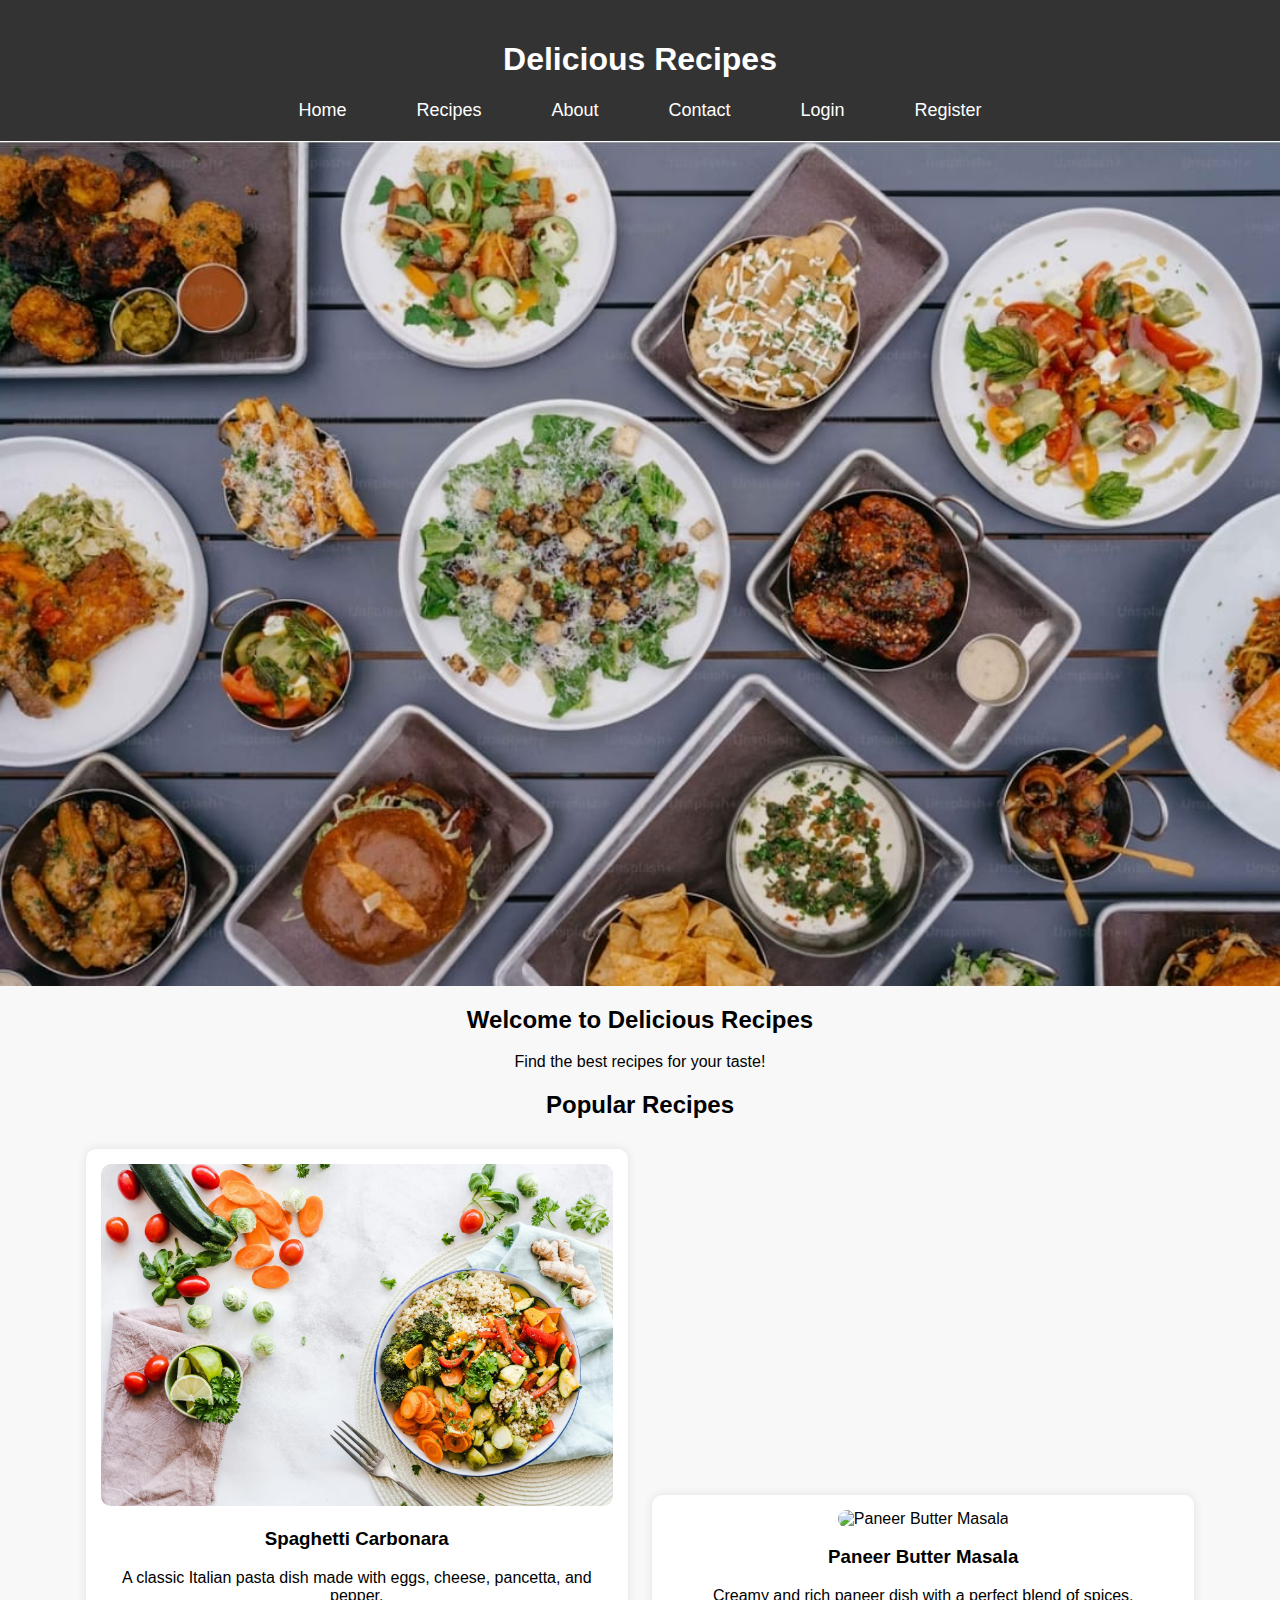
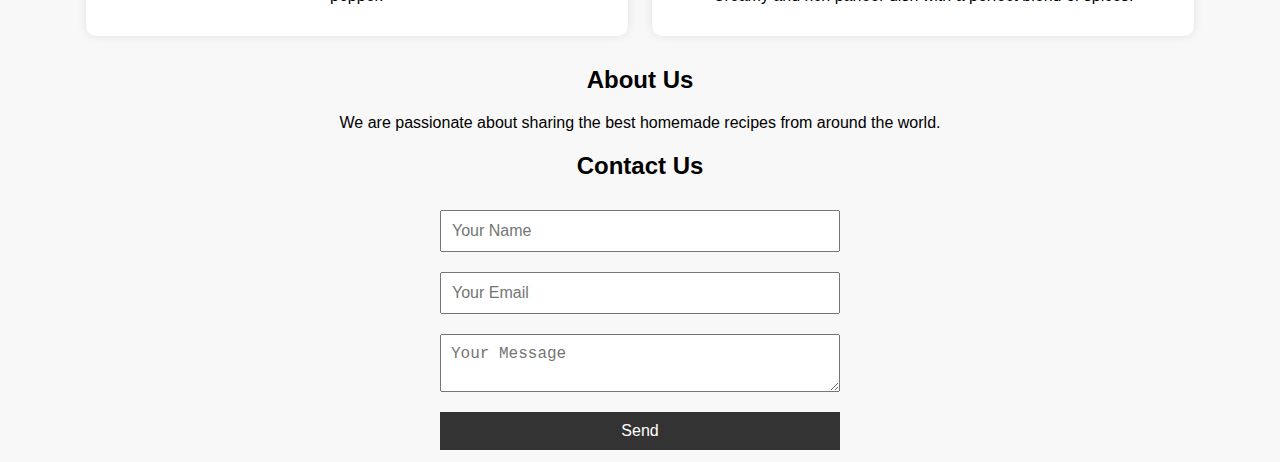
==== recipe-frontend/index.html @ 603fa860 "Added recipe-backend to main project" ====
<!DOCTYPE html>
<html lang="en">
<head>
    <meta charset="UTF-8">
    <meta name="viewport" content="width=device-width, initial-scale=1.0">
    <title>Delicious Recipes</title>
    <link rel="stylesheet" href="css/style.css">
</head>
<body>
    <header>
        <h1>Delicious Recipes</h1>
        <nav>
            <ul>
                <li><a href="#home">Home</a></li>
                <li><a href="#recipes">Recipes</a></li>
                <li><a href="#about">About</a></li>
                <li><a href="#contact">Contact</a></li>
                <li><a href="login.html">Login</a></li>
                <li><a href="register.html">Register</a></li>
            </ul>
        </nav>
    </header>

    <section id="home">
        <img src="assest/RECI2.jpeg" alt="Delicious Food" class="banner">
        <h2>Welcome to Delicious Recipes</h2>
        <p>Find the best recipes for your taste!</p>
    </section>

    <section id="recipes">
        <h2>Popular Recipes</h2>
        <div class="recipe-card">
            <img src="assest/a.jpeg" alt="Healthy Bowl">
            <h3>Spaghetti Carbonara</h3>
            <p>A classic Italian pasta dish made with eggs, cheese, pancetta, and pepper.</p>
        </div>
        <div class="recipe-card">
            <img src="assest/RECI2.jpEg" alt="Paneer Butter Masala">
            <h3>Paneer Butter Masala</h3>
            <p>Creamy and rich paneer dish with a perfect blend of spices.</p>
        </div>
    </section>

    <section id="about">
        <h2>About Us</h2>
        <p>We are passionate about sharing the best homemade recipes from around the world.</p>
    </section>

    <section id="contact">
        <h2>Contact Us</h2>
        <form id="contactForm">
            <input type="text" placeholder="Your Name" required>
            <input type="email" placeholder="Your Email" required>
            <textarea placeholder="Your Message" required></textarea>
            <button type="submit">Send</button>
        </form>
    </section>

</body>
</html>
---- recipe-frontend/css/style.css ----
body {
    font-family: Arial, sans-serif;
    margin: 0;
    padding: 0;
    background-color: #f8f8f8;
    text-align: center;
}

header {
    background: #333;
    color: white;
    padding: 20px 0;
}

nav ul {
    list-style: none;
    padding: 0;
}

nav ul li {
    display: inline;
    margin: 0 15px;
}

nav ul li a {
    color: white;
    text-decoration: none;
    font-size: 18px;
}

.banner {
    width: 100%;
    height: auto;
    margin-bottom: 20px;
}

.recipe-card {
    display: inline-block;
    width: 40%;
    background: white;
    padding: 15px;
    margin: 10px;
    border-radius: 10px;
    box-shadow: 0 0 10px rgba(0, 0, 0, 0.1);
}

.recipe-card img {
    width: 100%;
    border-radius: 10px;
}

form {
    display: flex;
    flex-direction: column;
    max-width: 400px;
    margin: auto;
}

form input, form textarea, form button {
    margin: 10px 0;
    padding: 10px;
    font-size: 16px;
}

form button {
    background: #333;
    color: white;
    border: none;
    cursor: pointer;
}header {
    background: #333;
    color: white;
    padding: 20px 0;
    width: 100%;
    text-align: center;
}

nav ul {
    list-style: none;
    padding: 0;
    margin: 0;
    display: flex;
    justify-content: center;
}

nav ul li {
    margin: 0 20px;
}

nav ul li a {
    color: white;
    text-decoration: none;
    font-size: 18px;
    padding: 10px 15px;
}

.banner {
    width: 100%;
    height: auto;
    object-fit: cover;
    display: block;
}
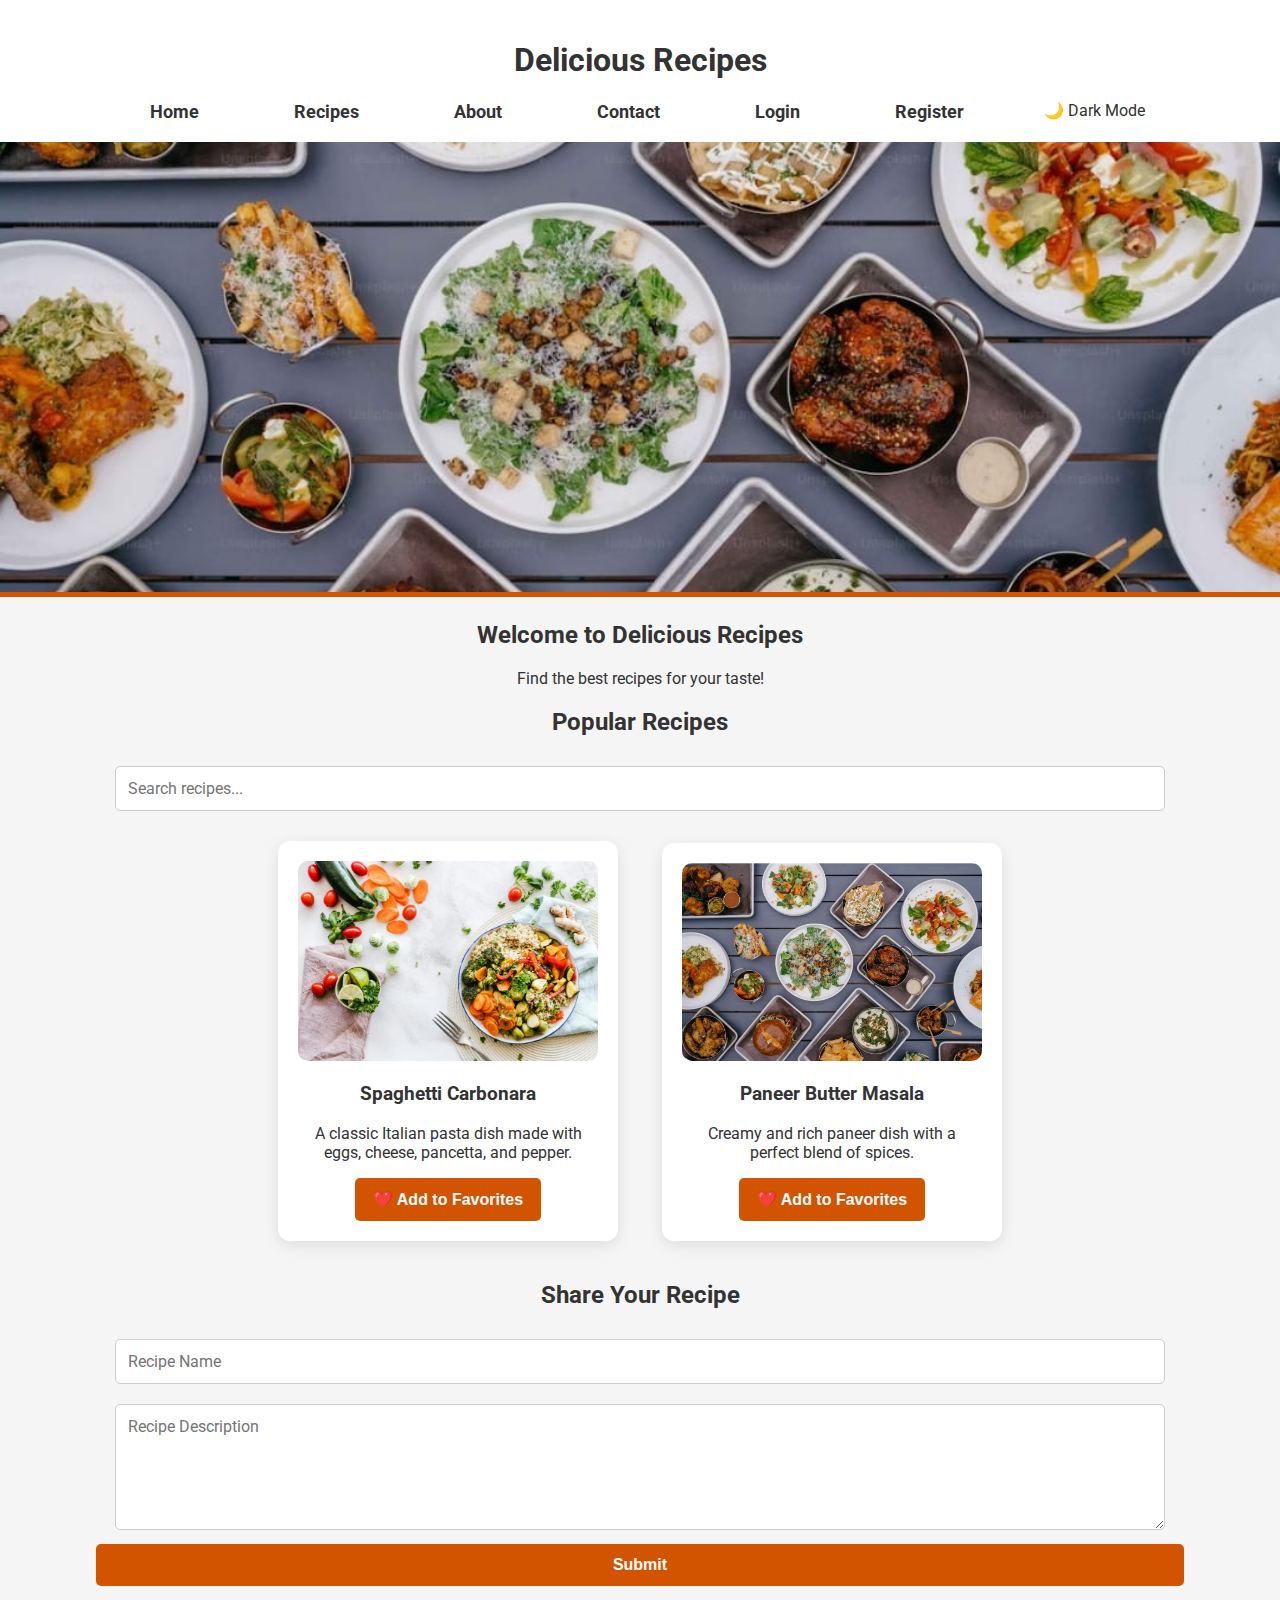
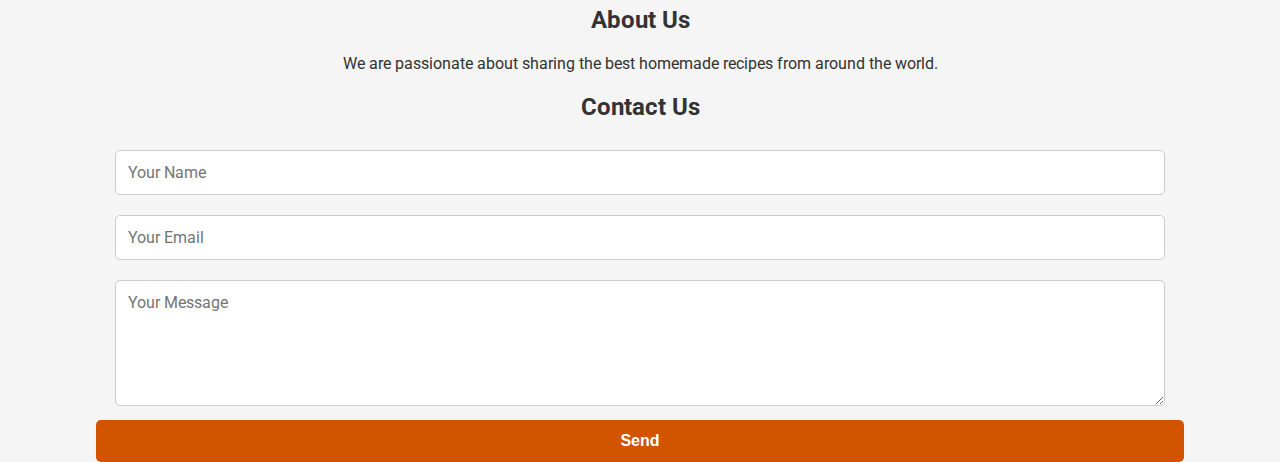
==== commit c4db0859: "your commit message" ====
--- a/recipe-frontend/index.html
+++ b/recipe-frontend/index.html
@@ -17,6 +17,7 @@
                 <li><a href="#contact">Contact</a></li>
                 <li><a href="login.html">Login</a></li>
                 <li><a href="register.html">Register</a></li>
+                <li onclick="toggleDarkMode()">🌙 Dark Mode</li> 
             </ul>
         </nav>
     </header>
@@ -29,16 +30,28 @@
 
     <section id="recipes">
         <h2>Popular Recipes</h2>
+        <input type="text" id="search" placeholder="Search recipes..." onkeyup="searchRecipes()">
         <div class="recipe-card">
             <img src="assest/a.jpeg" alt="Healthy Bowl">
             <h3>Spaghetti Carbonara</h3>
             <p>A classic Italian pasta dish made with eggs, cheese, pancetta, and pepper.</p>
+            <button class="fav-btn" onclick="addToFavorites('Spaghetti Carbonara')">❤️ Add to Favorites</button>
         </div>
         <div class="recipe-card">
-            <img src="assest/RECI2.jpEg" alt="Paneer Butter Masala">
+            <img src="assest/RECI2.jpeg" alt="Paneer Butter Masala">
             <h3>Paneer Butter Masala</h3>
             <p>Creamy and rich paneer dish with a perfect blend of spices.</p>
+            <button class="fav-btn" onclick="addToFavorites('Paneer Butter Masala')">❤️ Add to Favorites</button>
         </div>
+    </section>
+
+    <section id="upload-recipe">
+        <h2>Share Your Recipe</h2>
+        <form id="recipeForm">
+            <input type="text" id="recipeName" placeholder="Recipe Name" required>
+            <textarea id="recipeDesc" placeholder="Recipe Description" required></textarea>
+            <button type="submit">Submit</button>
+        </form>
     </section>
 
     <section id="about">
@@ -56,5 +69,6 @@
         </form>
     </section>
 
+    <script src="js/script.js"></script>
 </body>
 </html>--- a/recipe-frontend/css/style.css
+++ b/recipe-frontend/css/style.css
@@ -1,47 +1,48 @@
+/* Google Font */
+@import url('https://fonts.googleapis.com/css2?family=Playfair+Display:wght@500;700&family=Roboto:wght@300;400;700&display=swap');
+
 body {
-    font-family: Arial, sans-serif;
+    font-family: 'Roboto', sans-serif;
     margin: 0;
     padding: 0;
-    background-color: #f8f8f8;
     text-align: center;
+    background-color: #f5f5f5;
+    color: #333;
 }
 
-header {
-    background: #333;
-    color: white;
-    padding: 20px 0;
+
+
+
+nav ul li {
+    display: inline-block;
+    margin: 0 20px;
 }
 
-nav ul {
-    list-style: none;
-    padding: 0;
-}
 
-nav ul li {
-    display: inline;
-    margin: 0 15px;
-}
 
-nav ul li a {
-    color: white;
-    text-decoration: none;
-    font-size: 18px;
-}
-
+/* Banner Image */
 .banner {
     width: 100%;
     height: auto;
-    margin-bottom: 20px;
+    max-height: 450px;
+    object-fit: cover;
+    border-bottom: 5px solid #d35400;
 }
 
+/* Recipe Cards */
 .recipe-card {
+    background: white;
+    padding: 20px;
+    margin: 20px;
+    border-radius: 12px;
+    box-shadow: 0 4px 15px rgba(0, 0, 0, 0.1);
+    max-width: 300px;
     display: inline-block;
-    width: 40%;
-    background: white;
-    padding: 15px;
-    margin: 10px;
-    border-radius: 10px;
-    box-shadow: 0 0 10px rgba(0, 0, 0, 0.1);
+    transition: transform 0.3s ease-in-out;
+}
+
+.recipe-card:hover {
+    transform: translateY(-5px);
 }
 
 .recipe-card img {
@@ -49,30 +50,62 @@
     border-radius: 10px;
 }
 
-form {
-    display: flex;
-    flex-direction: column;
-    max-width: 400px;
-    margin: auto;
+/* Buttons */
+button {
+    background: #d35400;
+    color: white;
+    border: none;
+    padding: 12px 18px;
+    font-size: 16px;
+    font-weight: bold;
+    cursor: pointer;
+    border-radius: 5px;
+    transition: background 0.3s ease-in-out;
 }
 
-form input, form textarea, form button {
-    margin: 10px 0;
-    padding: 10px;
-    font-size: 16px;
+button:hover {
+    background: #a04000;
 }
 
-form button {
-    background: #333;
-    color: white;
-    border: none;
-    cursor: pointer;
-}header {
-    background: #333;
-    color: white;
+/* Contact Form */
+input, textarea {
+    width: 80%;
+    padding: 12px;
+    margin: 10px 0;
+    border: 1px solid #ccc;
+    border-radius: 5px;
+    font-size: 16px;
+    font-family: 'Roboto', sans-serif;
+}
+
+textarea {
+    height: 100px;
+}
+
+button[type="submit"] {
+    width: 85%;
+}
+
+/* Responsive */
+@media (max-width: 768px) {
+    nav ul li {
+        display: block;
+        margin: 10px 0;
+    }
+
+    .recipe-card {
+        max-width: 90%;
+    }
+
+    button[type="submit"] {
+        width: 100%;
+    }
+}
+header {
+    background: white;
     padding: 20px 0;
-    width: 100%;
     text-align: center;
+    box-shadow: 0 4px 10px rgba(0, 0, 0, 0.1);
 }
 
 nav ul {
@@ -81,22 +114,41 @@
     margin: 0;
     display: flex;
     justify-content: center;
+    gap: 25px;
 }
 
 nav ul li {
-    margin: 0 20px;
+    display: inline-block;
 }
 
 nav ul li a {
-    color: white;
     text-decoration: none;
+    color: #333;
+    font-weight: bold;
     font-size: 18px;
-    padding: 10px 15px;
+    padding: 8px 15px;
+    transition: color 0.3s ease, border-bottom 0.3s ease;
 }
 
-.banner {
-    width: 100%;
-    height: auto;
-    object-fit: cover;
-    display: block;
+nav ul li a:hover {
+    color: #d35400;
+    border-bottom: 2px solid #d35400;
+}
+.dark-mode {
+    background: linear-gradient(135deg, #1e1e1e, #3a3a3a);
+    color: #c2a4a4;
+}
+
+.dark-mode header {
+    background: #2a2a2a;
+    box-shadow: 0px 4px 10px rgba(255, 255, 255, 0.1);
+}
+
+.dark-mode nav ul li a {
+    color: #ff9f43; /* Orange Accent */
+}
+
+.dark-mode button {
+    background: #ff9f43;
+    color: black;
 }